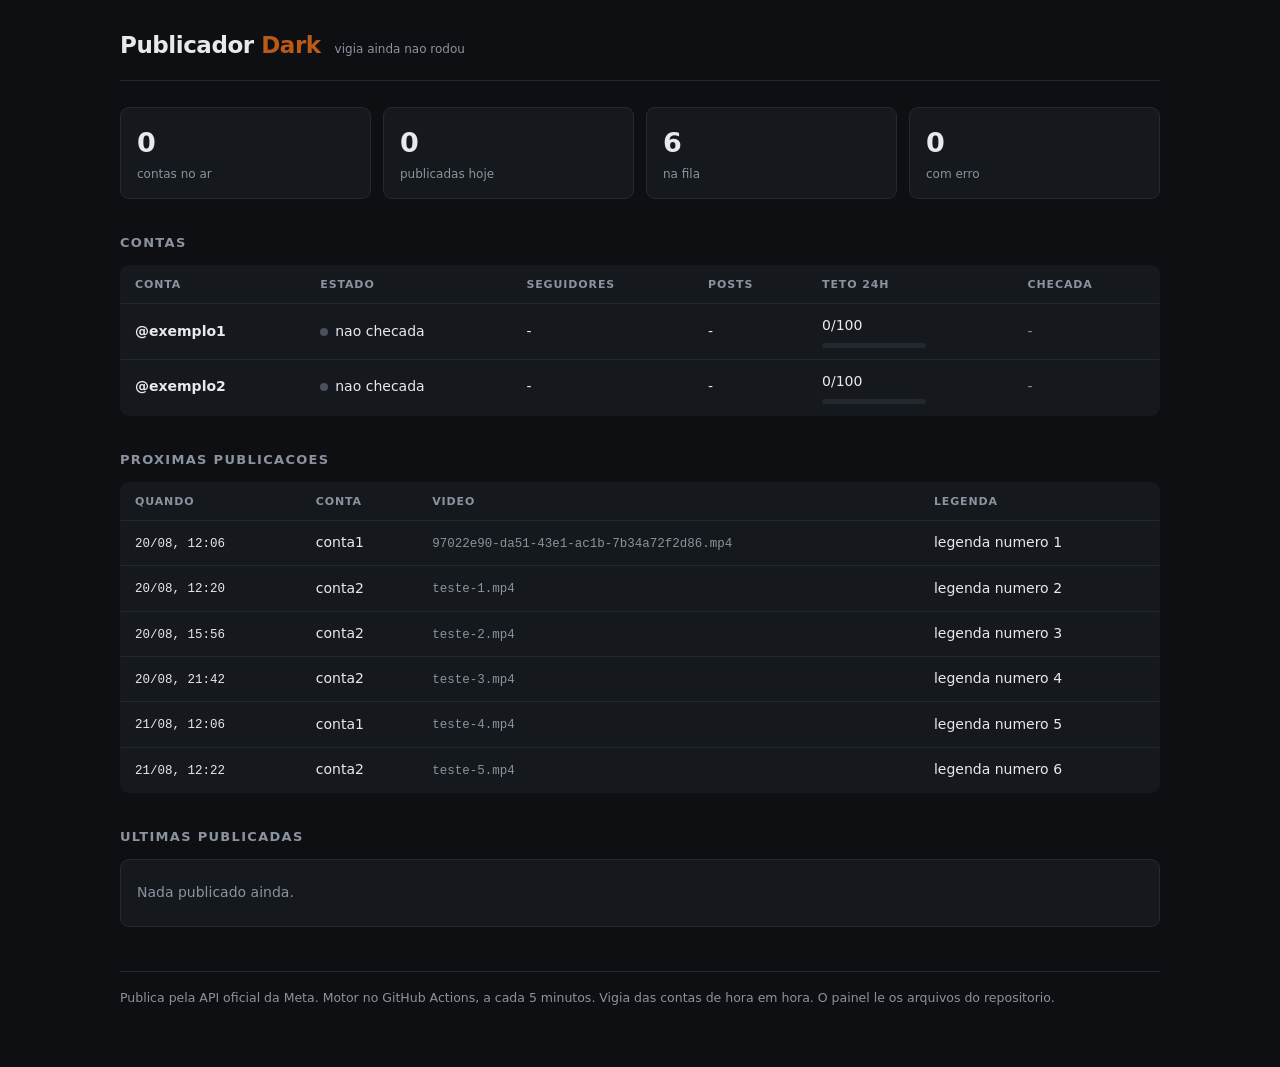
==== index.html @ 6016e8c6 "Publicador Dark: painel, motor de publicacao, vigia e agendador em lote" ====
<!doctype html>
<html lang="pt-BR">
<head>
<meta charset="utf-8">
<meta name="viewport" content="width=device-width, initial-scale=1">
<title>Publicador Dark</title>
<style>
  :root{
    --fundo:#0d0f12; --caixa:#15181d; --linha:#242931;
    --texto:#e7e9ec; --fraco:#8b939f;
    --ok:#3fb950; --alarme:#f85149; --espera:#d29922; --marca:#ba5a18;
  }
  *{box-sizing:border-box}
  body{margin:0;background:var(--fundo);color:var(--texto);
    font:15px/1.55 ui-sans-serif,system-ui,"Segoe UI",sans-serif}
  .envolta{max-width:1080px;margin:0 auto;padding:28px 20px 64px}
  header{display:flex;align-items:baseline;gap:14px;flex-wrap:wrap;
    border-bottom:1px solid var(--linha);padding-bottom:16px;margin-bottom:26px}
  h1{margin:0;font-size:23px;letter-spacing:-.02em}
  h1 span{color:var(--marca)}
  .selo{font-size:12px;color:var(--fraco)}
  h2{font-size:13px;text-transform:uppercase;letter-spacing:.1em;
    color:var(--fraco);margin:34px 0 12px;font-weight:600}
  .cartoes{display:grid;gap:12px;
    grid-template-columns:repeat(auto-fit,minmax(168px,1fr))}
  .cartao{background:var(--caixa);border:1px solid var(--linha);
    border-radius:9px;padding:14px 16px}
  .numero{font-size:27px;font-weight:650;letter-spacing:-.02em}
  .rotulo{font-size:12px;color:var(--fraco);margin-top:2px}
  table{width:100%;border-collapse:collapse;background:var(--caixa);
    border:1px solid var(--linha);border-radius:9px;overflow:hidden}
  th{font-size:11px;text-transform:uppercase;letter-spacing:.08em;
    color:var(--fraco);text-align:left;padding:10px 14px;
    border-bottom:1px solid var(--linha);font-weight:600}
  td{padding:11px 14px;border-bottom:1px solid var(--linha);font-size:14px}
  tr:last-child td{border-bottom:none}
  .rolagem{overflow-x:auto}
  .bolinha{display:inline-block;width:8px;height:8px;border-radius:50%;
    margin-right:7px;vertical-align:middle}
  .b-ok{background:var(--ok)} .b-alarme{background:var(--alarme)}
  .b-espera{background:var(--espera)} .b-off{background:#4a515c}
  .fita{background:rgba(248,81,73,.10);border:1px solid rgba(248,81,73,.45);
    color:#ffb4b0;border-radius:9px;padding:13px 16px;margin-bottom:18px;font-size:14px}
  .fraco{color:var(--fraco)}
  .mono{font-family:ui-monospace,"Cascadia Code",Consolas,monospace;font-size:12.5px}
  .vazio{color:var(--fraco);padding:22px 16px;background:var(--caixa);
    border:1px solid var(--linha);border-radius:9px;font-size:14px}
  .barra{height:5px;background:#232830;border-radius:3px;overflow:hidden;
    margin-top:6px;width:104px}
  .barra i{display:block;height:100%;background:var(--marca)}
  footer{margin-top:44px;padding-top:16px;border-top:1px solid var(--linha);
    color:var(--fraco);font-size:12.5px}
</style>
</head>
<body>
<div class="envolta">

  <header>
    <h1>Publicador <span>Dark</span></h1>
    <div class="selo" id="carimbo">carregando...</div>
  </header>

  <div id="alarmes"></div>

  <div class="cartoes" id="resumo"></div>

  <h2>Contas</h2>
  <div class="rolagem"><div id="contas"></div></div>

  <h2>Proximas publicacoes</h2>
  <div class="rolagem"><div id="proximas"></div></div>

  <h2>Ultimas publicadas</h2>
  <div class="rolagem"><div id="feitas"></div></div>

  <footer>
    Publica pela API oficial da Meta. Motor no GitHub Actions, a cada 5 minutos.
    Vigia das contas de hora em hora. O painel le os arquivos do repositorio.
  </footer>
</div>

<script>
const ESTADOS = {
  ok:      ["b-ok",     "no ar"],
  alarme:  ["b-alarme", "ALARME"],
  sem_token: ["b-espera","sem token"],
  desconhecido: ["b-off","nao checada"]
};

async function pegar(caminho, padrao){
  try{
    const r = await fetch(caminho + "?t=" + Date.now());
    if(!r.ok) throw 0;
    return await r.json();
  }catch(e){ return padrao; }
}

function quandoLegivel(iso){
  if(!iso) return "-";
  const d = new Date(iso);
  return d.toLocaleString("pt-BR",{day:"2-digit",month:"2-digit",
    hour:"2-digit",minute:"2-digit"});
}

function tabela(colunas, linhas, vazio){
  if(!linhas.length) return `<div class="vazio">${vazio}</div>`;
  return `<table><thead><tr>${colunas.map(c=>`<th>${c}</th>`).join("")}</tr></thead>
    <tbody>${linhas.map(l=>`<tr>${l.map(c=>`<td>${c}</td>`).join("")}</tr>`).join("")}
    </tbody></table>`;
}

(async function(){
  const contas = await pegar("dados/contas.json", {contas:[]});
  const agenda = await pegar("dados/agenda.json", {itens:[]});

  document.getElementById("carimbo").textContent =
    contas.atualizado_em ? "vigia rodou em " + quandoLegivel(contas.atualizado_em)
                         : "vigia ainda nao rodou";

  // Alarme primeiro. E o item numero um do painel.
  const caidas = (contas.contas||[]).filter(c => c.status === "alarme" || c.status === "sem_token");
  document.getElementById("alarmes").innerHTML = caidas.length
    ? `<div class="fita"><strong>${caidas.length} conta(s) exigindo olhada:</strong>
       ${caidas.map(c=>`${c.arroba} <span class="fraco">(${c.detalhe||c.status})</span>`).join(" &nbsp;|&nbsp; ")}</div>`
    : "";

  const itens = agenda.itens || [];
  const agora = new Date();
  const pendentes = itens.filter(i=>i.status==="agendado").sort((a,b)=>a.quando<b.quando?-1:1);
  const feitas = itens.filter(i=>i.status==="publicado").sort((a,b)=>a.quando<b.quando?1:-1);
  const erros = itens.filter(i=>i.status==="erro");
  const hoje = itens.filter(i=>i.status==="publicado" &&
    new Date(i.quando).toDateString()===agora.toDateString());

  document.getElementById("resumo").innerHTML = [
    [ (contas.contas||[]).filter(c=>c.status==="ok").length, "contas no ar"],
    [ hoje.length,      "publicadas hoje"],
    [ pendentes.length, "na fila"],
    [ erros.length,     "com erro"]
  ].map(([n,r])=>`<div class="cartao"><div class="numero">${n}</div>
      <div class="rotulo">${r}</div></div>`).join("");

  document.getElementById("contas").innerHTML = tabela(
    ["Conta","Estado","Seguidores","Posts","Teto 24h","Checada"],
    (contas.contas||[]).map(c=>{
      const [cls,txt] = ESTADOS[c.status] || ESTADOS.desconhecido;
      const usado = c.teto_usado ?? 0, total = c.teto_total ?? 100;
      const pct = Math.min(100, Math.round(usado/total*100));
      return [
        `<strong>${c.arroba||c.id}</strong>`,
        `<span class="bolinha ${cls}"></span>${txt}` +
          (c.detalhe?`<div class="fraco mono">${c.detalhe}</div>`:""),
        c.seguidores ?? "-",
        c.posts ?? "-",
        `${usado}/${total}<div class="barra"><i style="width:${pct}%"></i></div>`,
        `<span class="fraco">${quandoLegivel(c.ultima_checagem)}</span>`
      ];
    }),
    "Nenhuma conta cadastrada ainda. Preencha dados/contas.json."
  );

  document.getElementById("proximas").innerHTML = tabela(
    ["Quando","Conta","Video","Legenda"],
    pendentes.slice(0,25).map(i=>[
      `<span class="mono">${quandoLegivel(i.quando)}</span>`,
      i.conta,
      `<span class="mono fraco">${i.video.replace("midia/","")}</span>`,
      (i.legenda||"").slice(0,60) || `<span class="fraco">sem legenda</span>`
    ]),
    "Fila vazia. Rode agendar.py para montar a grade."
  );

  document.getElementById("feitas").innerHTML = tabela(
    ["Quando","Conta","Video","Id da midia"],
    feitas.slice(0,15).map(i=>[
      `<span class="mono">${quandoLegivel(i.publicado_em||i.quando)}</span>`,
      i.conta,
      `<span class="mono fraco">${i.video.replace("midia/","")}</span>`,
      `<span class="mono fraco">${i.media_id||"-"}</span>`
    ]),
    "Nada publicado ainda."
  );
})();
</script>
</body>
</html>
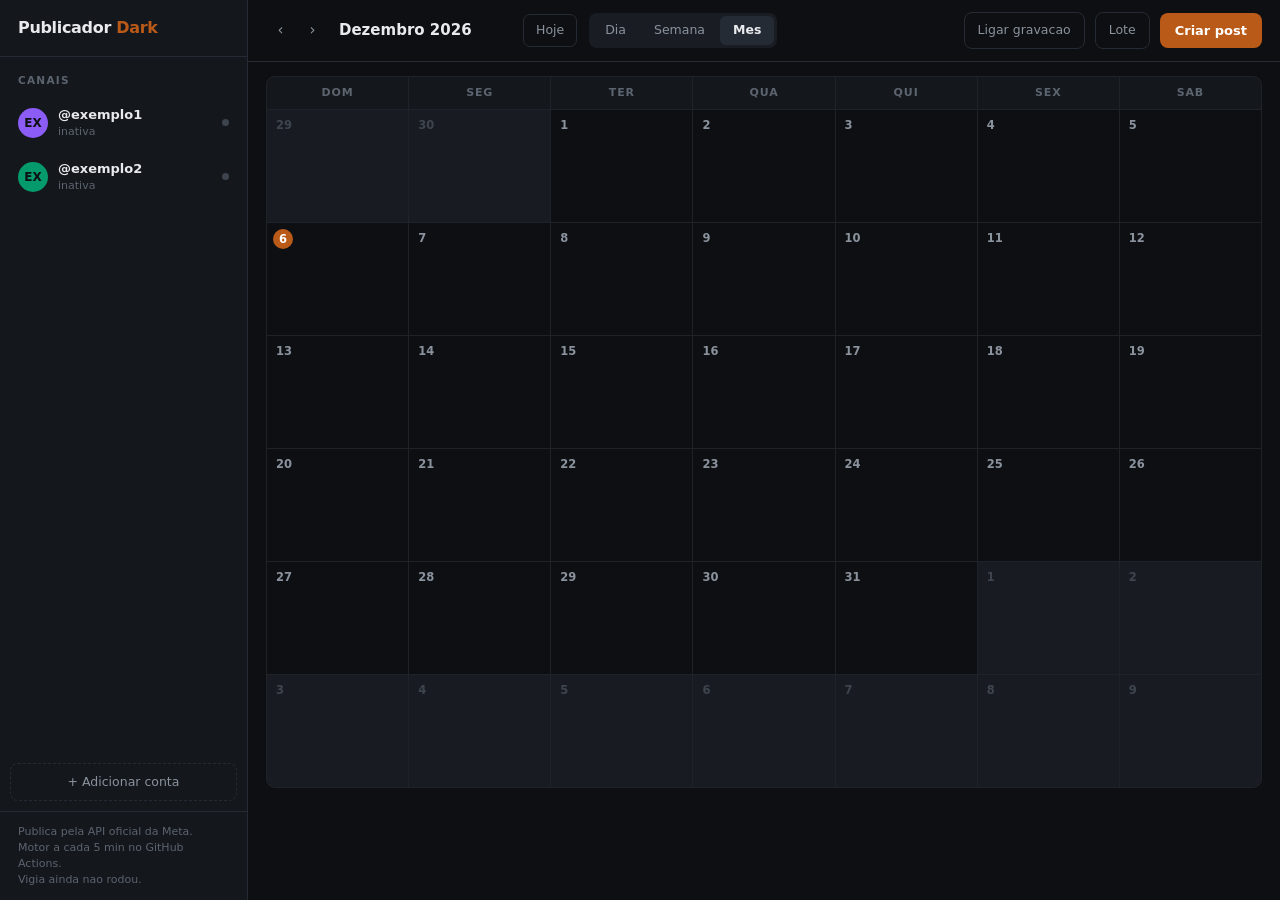
==== commit 8aea9a39: "Painel no layout do Postiz: barra de canais, calendario dia/semana/mes, compositor, arrastar e solta" ====
--- a/index.html
+++ b/index.html
@@ -2,185 +2,673 @@
 <html lang="pt-BR">
 <head>
 <meta charset="utf-8">
-<meta name="viewport" content="width=device-width, initial-scale=1">
+<meta name="viewport" content="width=device-width,initial-scale=1">
 <title>Publicador Dark</title>
 <style>
-  :root{
-    --fundo:#0d0f12; --caixa:#15181d; --linha:#242931;
-    --texto:#e7e9ec; --fraco:#8b939f;
-    --ok:#3fb950; --alarme:#f85149; --espera:#d29922; --marca:#ba5a18;
-  }
-  *{box-sizing:border-box}
-  body{margin:0;background:var(--fundo);color:var(--texto);
-    font:15px/1.55 ui-sans-serif,system-ui,"Segoe UI",sans-serif}
-  .envolta{max-width:1080px;margin:0 auto;padding:28px 20px 64px}
-  header{display:flex;align-items:baseline;gap:14px;flex-wrap:wrap;
-    border-bottom:1px solid var(--linha);padding-bottom:16px;margin-bottom:26px}
-  h1{margin:0;font-size:23px;letter-spacing:-.02em}
-  h1 span{color:var(--marca)}
-  .selo{font-size:12px;color:var(--fraco)}
-  h2{font-size:13px;text-transform:uppercase;letter-spacing:.1em;
-    color:var(--fraco);margin:34px 0 12px;font-weight:600}
-  .cartoes{display:grid;gap:12px;
-    grid-template-columns:repeat(auto-fit,minmax(168px,1fr))}
-  .cartao{background:var(--caixa);border:1px solid var(--linha);
-    border-radius:9px;padding:14px 16px}
-  .numero{font-size:27px;font-weight:650;letter-spacing:-.02em}
-  .rotulo{font-size:12px;color:var(--fraco);margin-top:2px}
-  table{width:100%;border-collapse:collapse;background:var(--caixa);
-    border:1px solid var(--linha);border-radius:9px;overflow:hidden}
-  th{font-size:11px;text-transform:uppercase;letter-spacing:.08em;
-    color:var(--fraco);text-align:left;padding:10px 14px;
-    border-bottom:1px solid var(--linha);font-weight:600}
-  td{padding:11px 14px;border-bottom:1px solid var(--linha);font-size:14px}
-  tr:last-child td{border-bottom:none}
-  .rolagem{overflow-x:auto}
-  .bolinha{display:inline-block;width:8px;height:8px;border-radius:50%;
-    margin-right:7px;vertical-align:middle}
-  .b-ok{background:var(--ok)} .b-alarme{background:var(--alarme)}
-  .b-espera{background:var(--espera)} .b-off{background:#4a515c}
-  .fita{background:rgba(248,81,73,.10);border:1px solid rgba(248,81,73,.45);
-    color:#ffb4b0;border-radius:9px;padding:13px 16px;margin-bottom:18px;font-size:14px}
-  .fraco{color:var(--fraco)}
-  .mono{font-family:ui-monospace,"Cascadia Code",Consolas,monospace;font-size:12.5px}
-  .vazio{color:var(--fraco);padding:22px 16px;background:var(--caixa);
-    border:1px solid var(--linha);border-radius:9px;font-size:14px}
-  .barra{height:5px;background:#232830;border-radius:3px;overflow:hidden;
-    margin-top:6px;width:104px}
-  .barra i{display:block;height:100%;background:var(--marca)}
-  footer{margin-top:44px;padding-top:16px;border-top:1px solid var(--linha);
-    color:var(--fraco);font-size:12.5px}
+:root{
+  --fundo:#0d0f12;--painel:#14171c;--caixa:#191d23;--linha:#252b34;--linha2:#1e232a;
+  --texto:#e8eaed;--fraco:#8a929d;--apagado:#5c646f;
+  --marca:#ba5a18;--ok:#3fb950;--alarme:#f85149;--espera:#d29922;
+  --lateral:248px;
+}
+*{box-sizing:border-box;margin:0;padding:0}
+body{background:var(--fundo);color:var(--texto);
+  font:14px/1.5 ui-sans-serif,system-ui,"Segoe UI",sans-serif;overflow:hidden}
+button{font:inherit;color:inherit;background:none;border:none;cursor:pointer}
+input,textarea,select{font:inherit;color:inherit;background:var(--fundo);
+  border:1px solid var(--linha);border-radius:7px;padding:9px 11px;width:100%}
+input:focus,textarea:focus,select:focus{outline:none;border-color:var(--marca)}
+.app{display:flex;height:100vh}
+
+/* ---------- barra lateral ---------- */
+.lateral{width:var(--lateral);background:var(--painel);border-right:1px solid var(--linha);
+  display:flex;flex-direction:column;flex-shrink:0}
+.marca{padding:16px 18px;border-bottom:1px solid var(--linha);font-weight:650;
+  font-size:16px;letter-spacing:-.02em}
+.marca span{color:var(--marca)}
+.titulinho{font-size:10.5px;text-transform:uppercase;letter-spacing:.12em;
+  color:var(--apagado);padding:16px 18px 8px;font-weight:600}
+.canais{flex:1;overflow-y:auto;padding:0 10px}
+.canal{display:flex;align-items:center;gap:10px;padding:8px 8px;border-radius:8px;
+  cursor:pointer;margin-bottom:2px;position:relative}
+.canal:hover{background:var(--caixa)}
+.canal.off{opacity:.42}
+.av{width:30px;height:30px;border-radius:50%;flex-shrink:0;display:grid;
+  place-items:center;font-size:12px;font-weight:700;color:#0d0f12}
+.canal-nome{font-size:13px;font-weight:550;overflow:hidden;text-overflow:ellipsis;
+  white-space:nowrap}
+.canal-sub{font-size:11px;color:var(--apagado)}
+.pto{width:7px;height:7px;border-radius:50%;flex-shrink:0;margin-left:auto}
+.p-ok{background:var(--ok)}.p-alarme{background:var(--alarme)}
+.p-espera{background:var(--espera)}.p-off{background:#3d444e}
+.btn-add{margin:10px;padding:9px;border:1px dashed var(--linha);border-radius:8px;
+  color:var(--fraco);font-size:12.5px;text-align:center}
+.btn-add:hover{border-color:var(--marca);color:var(--texto)}
+.rodape-lat{padding:12px 18px;border-top:1px solid var(--linha);font-size:11px;
+  color:var(--apagado);line-height:1.45}
+
+/* ---------- area principal ---------- */
+.principal{flex:1;display:flex;flex-direction:column;min-width:0}
+.topo{display:flex;align-items:center;gap:12px;padding:12px 18px;
+  border-bottom:1px solid var(--linha);flex-wrap:wrap}
+.nav{display:flex;align-items:center;gap:3px}
+.nav button{width:29px;height:29px;border-radius:7px;color:var(--fraco);font-size:15px}
+.nav button:hover{background:var(--caixa);color:var(--texto)}
+.periodo{font-size:15px;font-weight:600;min-width:172px;text-transform:capitalize}
+.hoje{padding:6px 12px;border:1px solid var(--linha);border-radius:7px;font-size:12.5px;
+  color:var(--fraco)}
+.hoje:hover{color:var(--texto);border-color:var(--fraco)}
+.abas{display:flex;background:var(--caixa);border-radius:8px;padding:3px;gap:2px}
+.abas button{padding:5px 13px;border-radius:6px;font-size:12.5px;color:var(--fraco)}
+.abas button.on{background:var(--linha);color:var(--texto);font-weight:550}
+.direita{margin-left:auto;display:flex;align-items:center;gap:10px}
+.btn-mestre{background:var(--marca);color:#fff;padding:8px 15px;border-radius:8px;
+  font-size:13px;font-weight:600}
+.btn-mestre:hover{filter:brightness(1.12)}
+.btn2{padding:8px 13px;border:1px solid var(--linha);border-radius:8px;font-size:12.5px;
+  color:var(--fraco)}
+.btn2:hover{color:var(--texto);border-color:var(--fraco)}
+
+.fita{margin:12px 18px 0;background:rgba(248,81,73,.10);
+  border:1px solid rgba(248,81,73,.4);color:#ffb3ae;border-radius:8px;
+  padding:11px 14px;font-size:13px}
+
+/* ---------- calendario ---------- */
+.tela{flex:1;overflow:auto;padding:14px 18px 24px}
+.grade{display:grid;grid-template-columns:repeat(7,1fr);gap:1px;background:var(--linha2);
+  border:1px solid var(--linha2);border-radius:9px;overflow:hidden}
+.cab{background:var(--painel);padding:8px 10px;font-size:11px;text-transform:uppercase;
+  letter-spacing:.08em;color:var(--apagado);font-weight:600;text-align:center}
+.dia{background:var(--fundo);min-height:112px;padding:6px;display:flex;
+  flex-direction:column;gap:3px;cursor:pointer;transition:background .1s}
+.dia:hover{background:#111419}
+.dia.fora{opacity:.3}
+.dia.arrasta{background:rgba(186,90,24,.16);outline:1px solid var(--marca);outline-offset:-1px}
+.num{font-size:11.5px;color:var(--fraco);font-weight:600;padding:1px 3px}
+.dia.now .num{background:var(--marca);color:#fff;border-radius:50%;width:20px;height:20px;
+  display:grid;place-items:center}
+.chip{background:var(--caixa);border-left:2.5px solid var(--marca);border-radius:4px;
+  padding:3px 6px;font-size:11px;cursor:grab;display:flex;gap:5px;align-items:center;
+  overflow:hidden}
+.chip:hover{background:var(--linha)}
+.chip.publicado{opacity:.5}
+.chip.erro{border-left-color:var(--alarme);background:rgba(248,81,73,.08)}
+.chip .h{color:var(--fraco);font-variant-numeric:tabular-nums;flex-shrink:0;font-size:10.5px}
+.chip .t{overflow:hidden;text-overflow:ellipsis;white-space:nowrap}
+.mais{font-size:10.5px;color:var(--apagado);padding-left:4px}
+
+/* semana e dia */
+.semana{display:grid;gap:1px;background:var(--linha2);border:1px solid var(--linha2);
+  border-radius:9px;overflow:hidden}
+.hora-lin{display:grid;grid-template-columns:56px repeat(var(--cols),1fr);gap:1px}
+.hora-rot{background:var(--painel);font-size:10.5px;color:var(--apagado);padding:5px 7px;
+  text-align:right;font-variant-numeric:tabular-nums}
+.cel{background:var(--fundo);min-height:42px;padding:3px;cursor:pointer;
+  display:flex;flex-direction:column;gap:2px}
+.cel:hover{background:#111419}
+.cel.arrasta{background:rgba(186,90,24,.16)}
+
+/* ---------- modais ---------- */
+.veu{position:fixed;inset:0;background:rgba(0,0,0,.68);display:grid;place-items:center;
+  z-index:50;padding:20px}
+.modal{background:var(--painel);border:1px solid var(--linha);border-radius:13px;
+  width:100%;max-width:860px;max-height:90vh;display:flex;flex-direction:column;
+  overflow:hidden}
+.modal.estreito{max-width:520px}
+.m-topo{display:flex;align-items:center;padding:15px 20px;border-bottom:1px solid var(--linha)}
+.m-topo h3{font-size:15px;font-weight:620}
+.m-topo button{margin-left:auto;color:var(--fraco);font-size:19px;line-height:1}
+.m-corpo{padding:18px 20px;overflow-y:auto;display:grid;gap:16px}
+.duas{display:grid;grid-template-columns:1fr 300px;gap:20px}
+@media(max-width:760px){.duas{grid-template-columns:1fr}}
+.m-pe{display:flex;gap:9px;padding:14px 20px;border-top:1px solid var(--linha);
+  justify-content:flex-end}
+label{display:block;font-size:11.5px;text-transform:uppercase;letter-spacing:.08em;
+  color:var(--apagado);margin-bottom:6px;font-weight:600}
+.escolhas{display:flex;gap:7px;flex-wrap:wrap}
+.escolha{display:flex;align-items:center;gap:7px;padding:6px 11px 6px 6px;
+  border:1px solid var(--linha);border-radius:20px;cursor:pointer;font-size:12.5px}
+.escolha.on{border-color:var(--marca);background:rgba(186,90,24,.12)}
+.escolha .av{width:22px;height:22px;font-size:10px}
+textarea{min-height:118px;resize:vertical;line-height:1.55}
+.previa{background:var(--fundo);border:1px solid var(--linha);border-radius:10px;
+  padding:13px;font-size:12.5px}
+.previa .cabec{display:flex;align-items:center;gap:8px;margin-bottom:9px}
+.previa .quadro{aspect-ratio:9/16;max-height:230px;background:#0a0c0f;border-radius:7px;
+  display:grid;place-items:center;color:var(--apagado);font-size:11px;margin-bottom:9px;
+  overflow:hidden}
+.previa video{width:100%;height:100%;object-fit:cover}
+.dica{font-size:12px;color:var(--fraco);line-height:1.5}
+.passo{display:flex;gap:11px;align-items:flex-start;font-size:13px;line-height:1.55}
+.passo b{display:grid;place-items:center;width:21px;height:21px;border-radius:50%;
+  background:var(--caixa);color:var(--marca);font-size:11px;flex-shrink:0;margin-top:1px}
+code{background:var(--caixa);padding:1.5px 5px;border-radius:4px;
+  font:12px ui-monospace,Consolas,monospace;color:#e0b088}
+a{color:var(--marca)}
+.aviso{font-size:11.5px;color:var(--apagado);line-height:1.5}
+.vazio{padding:50px 20px;text-align:center;color:var(--apagado);font-size:13.5px}
+.carregando{padding:60px;text-align:center;color:var(--apagado)}
+.pilula{font-size:10.5px;padding:2px 7px;border-radius:11px;background:var(--caixa);
+  color:var(--fraco)}
 </style>
 </head>
 <body>
-<div class="envolta">
-
-  <header>
-    <h1>Publicador <span>Dark</span></h1>
-    <div class="selo" id="carimbo">carregando...</div>
-  </header>
-
-  <div id="alarmes"></div>
-
-  <div class="cartoes" id="resumo"></div>
-
-  <h2>Contas</h2>
-  <div class="rolagem"><div id="contas"></div></div>
-
-  <h2>Proximas publicacoes</h2>
-  <div class="rolagem"><div id="proximas"></div></div>
-
-  <h2>Ultimas publicadas</h2>
-  <div class="rolagem"><div id="feitas"></div></div>
-
-  <footer>
-    Publica pela API oficial da Meta. Motor no GitHub Actions, a cada 5 minutos.
-    Vigia das contas de hora em hora. O painel le os arquivos do repositorio.
-  </footer>
-</div>
+<div class="app" id="app"><div class="carregando">carregando...</div></div>
 
 <script>
-const ESTADOS = {
-  ok:      ["b-ok",     "no ar"],
-  alarme:  ["b-alarme", "ALARME"],
-  sem_token: ["b-espera","sem token"],
-  desconhecido: ["b-off","nao checada"]
+/* =====================================================================
+   Publicador Dark
+   Painel estatico no GitHub Pages. Le e escreve os arquivos do repositorio
+   pela API do GitHub. Quem publica de verdade e o GitHub Actions, a cada
+   5 minutos, lendo dados/agenda.json.
+   ===================================================================== */
+
+const REPO  = { dono:"Elmoamacoca", nome:"publicador-dark", ramo:"main" };
+const CORES = ["#ba5a18","#3b82f6","#8b5cf6","#059a6b","#d29922","#e0508a",
+               "#0d9488","#c2410c","#6366f1","#16a34a"];
+const DIAS  = ["dom","seg","ter","qua","qui","sex","sab"];
+const MESES = ["janeiro","fevereiro","marco","abril","maio","junho","julho",
+               "agosto","setembro","outubro","novembro","dezembro"];
+
+const S = {                       // estado da aplicacao
+  token: localStorage.getItem("pd_token") || "",
+  vista: localStorage.getItem("pd_vista") || "mes",
+  foco:  new Date(),
+  contas: [], agenda: [], midia: [],
+  sha: {}, ocultas: new Set(),
+  modal: null, salvando: false
 };
 
-async function pegar(caminho, padrao){
+/* ---------------- utilidades ---------------- */
+const $ = s => document.querySelector(s);
+const esc = t => String(t??"").replace(/[&<>"]/g,c=>({"&":"&amp;","<":"&lt;",">":"&gt;",'"':"&quot;"}[c]));
+const iso = d => new Date(d.getTime()-d.getTimezoneOffset()*6e4).toISOString().slice(0,16);
+const chave = d => `${d.getFullYear()}-${String(d.getMonth()+1).padStart(2,"0")}-${String(d.getDate()).padStart(2,"0")}`;
+const hhmm = d => `${String(d.getHours()).padStart(2,"0")}:${String(d.getMinutes()).padStart(2,"0")}`;
+const corDe = id => CORES[[...String(id)].reduce((a,c)=>a+c.charCodeAt(0),0)%CORES.length];
+const inicial = c => (c.arroba||c.id||"?").replace("@","").slice(0,2).toUpperCase();
+
+/* ---------------- acesso ao GitHub ---------------- */
+async function gh(caminho, opcoes={}){
+  const r = await fetch(`https://api.github.com/repos/${REPO.dono}/${REPO.nome}/${caminho}`,{
+    ...opcoes,
+    headers:{ Accept:"application/vnd.github+json",
+              ...(S.token?{Authorization:`Bearer ${S.token}`}:{}),
+              ...(opcoes.headers||{}) }
+  });
+  if(!r.ok) throw new Error(`${r.status} ${(await r.text()).slice(0,160)}`);
+  return r.json();
+}
+
+async function lerArquivo(caminho){
+  // Com token usa a API (traz o sha, necessario para gravar).
+  // Sem token cai para leitura publica, e o painel fica so de leitura.
+  if(S.token){
+    const d = await gh(`contents/${caminho}?ref=${REPO.ramo}`);
+    S.sha[caminho] = d.sha;
+    return JSON.parse(decodeURIComponent(escape(atob(d.content.replace(/\n/g,"")))));
+  }
+  const r = await fetch(`dados/${caminho.split("/").pop()}?t=${Date.now()}`);
+  return r.ok ? r.json() : null;
+}
+
+async function gravarArquivo(caminho, obj, mensagem){
+  const conteudo = btoa(unescape(encodeURIComponent(JSON.stringify(obj,null,2))));
+  const d = await gh(`contents/${caminho}`,{
+    method:"PUT",
+    body: JSON.stringify({ message:mensagem, content:conteudo,
+                           sha:S.sha[caminho], branch:REPO.ramo })
+  });
+  S.sha[caminho] = d.content.sha;
+}
+
+async function listarMidia(){
   try{
-    const r = await fetch(caminho + "?t=" + Date.now());
-    if(!r.ok) throw 0;
-    return await r.json();
-  }catch(e){ return padrao; }
-}
-
-function quandoLegivel(iso){
-  if(!iso) return "-";
-  const d = new Date(iso);
-  return d.toLocaleString("pt-BR",{day:"2-digit",month:"2-digit",
-    hour:"2-digit",minute:"2-digit"});
-}
-
-function tabela(colunas, linhas, vazio){
-  if(!linhas.length) return `<div class="vazio">${vazio}</div>`;
-  return `<table><thead><tr>${colunas.map(c=>`<th>${c}</th>`).join("")}</tr></thead>
-    <tbody>${linhas.map(l=>`<tr>${l.map(c=>`<td>${c}</td>`).join("")}</tr>`).join("")}
-    </tbody></table>`;
-}
-
-(async function(){
-  const contas = await pegar("dados/contas.json", {contas:[]});
-  const agenda = await pegar("dados/agenda.json", {itens:[]});
-
-  document.getElementById("carimbo").textContent =
-    contas.atualizado_em ? "vigia rodou em " + quandoLegivel(contas.atualizado_em)
-                         : "vigia ainda nao rodou";
-
-  // Alarme primeiro. E o item numero um do painel.
-  const caidas = (contas.contas||[]).filter(c => c.status === "alarme" || c.status === "sem_token");
-  document.getElementById("alarmes").innerHTML = caidas.length
-    ? `<div class="fita"><strong>${caidas.length} conta(s) exigindo olhada:</strong>
-       ${caidas.map(c=>`${c.arroba} <span class="fraco">(${c.detalhe||c.status})</span>`).join(" &nbsp;|&nbsp; ")}</div>`
-    : "";
-
-  const itens = agenda.itens || [];
-  const agora = new Date();
-  const pendentes = itens.filter(i=>i.status==="agendado").sort((a,b)=>a.quando<b.quando?-1:1);
-  const feitas = itens.filter(i=>i.status==="publicado").sort((a,b)=>a.quando<b.quando?1:-1);
-  const erros = itens.filter(i=>i.status==="erro");
-  const hoje = itens.filter(i=>i.status==="publicado" &&
-    new Date(i.quando).toDateString()===agora.toDateString());
-
-  document.getElementById("resumo").innerHTML = [
-    [ (contas.contas||[]).filter(c=>c.status==="ok").length, "contas no ar"],
-    [ hoje.length,      "publicadas hoje"],
-    [ pendentes.length, "na fila"],
-    [ erros.length,     "com erro"]
-  ].map(([n,r])=>`<div class="cartao"><div class="numero">${n}</div>
-      <div class="rotulo">${r}</div></div>`).join("");
-
-  document.getElementById("contas").innerHTML = tabela(
-    ["Conta","Estado","Seguidores","Posts","Teto 24h","Checada"],
-    (contas.contas||[]).map(c=>{
-      const [cls,txt] = ESTADOS[c.status] || ESTADOS.desconhecido;
-      const usado = c.teto_usado ?? 0, total = c.teto_total ?? 100;
-      const pct = Math.min(100, Math.round(usado/total*100));
-      return [
-        `<strong>${c.arroba||c.id}</strong>`,
-        `<span class="bolinha ${cls}"></span>${txt}` +
-          (c.detalhe?`<div class="fraco mono">${c.detalhe}</div>`:""),
-        c.seguidores ?? "-",
-        c.posts ?? "-",
-        `${usado}/${total}<div class="barra"><i style="width:${pct}%"></i></div>`,
-        `<span class="fraco">${quandoLegivel(c.ultima_checagem)}</span>`
-      ];
-    }),
-    "Nenhuma conta cadastrada ainda. Preencha dados/contas.json."
-  );
-
-  document.getElementById("proximas").innerHTML = tabela(
-    ["Quando","Conta","Video","Legenda"],
-    pendentes.slice(0,25).map(i=>[
-      `<span class="mono">${quandoLegivel(i.quando)}</span>`,
-      i.conta,
-      `<span class="mono fraco">${i.video.replace("midia/","")}</span>`,
-      (i.legenda||"").slice(0,60) || `<span class="fraco">sem legenda</span>`
-    ]),
-    "Fila vazia. Rode agendar.py para montar a grade."
-  );
-
-  document.getElementById("feitas").innerHTML = tabela(
-    ["Quando","Conta","Video","Id da midia"],
-    feitas.slice(0,15).map(i=>[
-      `<span class="mono">${quandoLegivel(i.publicado_em||i.quando)}</span>`,
-      i.conta,
-      `<span class="mono fraco">${i.video.replace("midia/","")}</span>`,
-      `<span class="mono fraco">${i.media_id||"-"}</span>`
-    ]),
-    "Nada publicado ainda."
-  );
-})();
+    const d = await gh(`contents/midia?ref=${REPO.ramo}`);
+    return d.filter(a=>/\.(mp4|mov)$/i.test(a.name)).map(a=>a.name);
+  }catch(e){ return []; }
+}
+
+/* ---------------- carga ---------------- */
+async function carregar(){
+  try{
+    const [c,a] = await Promise.all([
+      lerArquivo("dados/contas.json"), lerArquivo("dados/agenda.json")
+    ]);
+    S.contas = (c&&c.contas)||[]; S.agenda = (a&&a.itens)||[];
+    S.atualizado = c&&c.atualizado_em;
+    S.midia = S.token ? await listarMidia() : [];
+  }catch(e){
+    S.erroCarga = e.message;
+  }
+  desenhar();
+}
+
+/* ---------------- desenho ---------------- */
+function desenhar(){
+  if(!S.token && !S.contas.length && !S.agenda.length && S.erroCarga){
+    return $("#app").innerHTML = `<div class="carregando">nao consegui ler os dados<br>
+      <span style="font-size:12px">${esc(S.erroCarga)}</span></div>`;
+  }
+  $("#app").innerHTML = lateral() + `<div class="principal">${topo()}${fita()}
+    <div class="tela" id="tela">${S.vista==="mes"?vistaMes():vistaHoras()}</div></div>`;
+  ligarEventos();
+  if(S.modal) document.body.insertAdjacentHTML("beforeend", S.modal);
+  if(S.modal) ligarModal();
+}
+
+function lateral(){
+  const canais = S.contas.length ? S.contas.map(c=>{
+    const on = !S.ocultas.has(c.id);
+    const est = c.status==="ok"?"p-ok":c.status==="alarme"?"p-alarme":
+                c.status==="sem_token"?"p-espera":"p-off";
+    return `<div class="canal ${on?"":"off"}" data-canal="${esc(c.id)}">
+      <div class="av" style="background:${corDe(c.id)}">${esc(inicial(c))}</div>
+      <div style="min-width:0">
+        <div class="canal-nome">${esc(c.arroba||c.id)}</div>
+        <div class="canal-sub">${c.seguidores!=null?c.seguidores+" seg.":
+          (c.ativa?"sem dados":"inativa")}</div>
+      </div><div class="pto ${est}"></div></div>`;
+  }).join("") : `<div style="padding:14px 18px;color:var(--apagado);font-size:12.5px;
+      line-height:1.5">Nenhuma conta ainda.<br>Comece adicionando uma.</div>`;
+
+  return `<aside class="lateral">
+    <div class="marca">Publicador <span>Dark</span></div>
+    <div class="titulinho">Canais</div>
+    <div class="canais">${canais}</div>
+    <button class="btn-add" id="add-conta">+ Adicionar conta</button>
+    <div class="rodape-lat">
+      Publica pela API oficial da Meta.<br>
+      Motor a cada 5 min no GitHub Actions.<br>
+      ${S.atualizado?`Vigia: ${new Date(S.atualizado).toLocaleString("pt-BR",{day:"2-digit",month:"2-digit",hour:"2-digit",minute:"2-digit"})}`:"Vigia ainda nao rodou."}
+    </div></aside>`;
+}
+
+function topo(){
+  const d = S.foco;
+  let rotulo;
+  if(S.vista==="mes") rotulo = `${MESES[d.getMonth()]} ${d.getFullYear()}`;
+  else if(S.vista==="semana"){
+    const i=inicioSemana(d), f=new Date(i); f.setDate(i.getDate()+6);
+    rotulo = `${i.getDate()} a ${f.getDate()} de ${MESES[f.getMonth()]}`;
+  } else rotulo = `${DIAS[d.getDay()]}, ${d.getDate()} de ${MESES[d.getMonth()]}`;
+
+  return `<div class="topo">
+    <div class="nav"><button id="ant">&#8249;</button><button id="prox">&#8250;</button></div>
+    <div class="periodo">${rotulo}</div>
+    <button class="hoje" id="hoje">Hoje</button>
+    <div class="abas">
+      ${["dia","semana","mes"].map(v=>`<button data-vista="${v}"
+        class="${S.vista===v?"on":""}">${v[0].toUpperCase()+v.slice(1)}</button>`).join("")}
+    </div>
+    <div class="direita">
+      ${S.token?`<span class="pilula">gravacao ligada</span>`:
+        `<button class="btn2" id="ligar">Ligar gravacao</button>`}
+      <button class="btn2" id="lote">Lote</button>
+      <button class="btn-mestre" id="criar">Criar post</button>
+    </div></div>`;
+}
+
+function fita(){
+  const caidas = S.contas.filter(c=>c.status==="alarme"||c.status==="sem_token");
+  const erros  = S.agenda.filter(i=>i.status==="erro");
+  if(!caidas.length && !erros.length) return "";
+  const partes=[];
+  if(caidas.length) partes.push(`<b>${caidas.length} conta(s) exigindo olhada:</b> `+
+    caidas.map(c=>`${esc(c.arroba||c.id)} <span style="opacity:.7">(${esc(c.detalhe||c.status)})</span>`).join(", "));
+  if(erros.length) partes.push(`<b>${erros.length} publicacao(oes) com erro.</b>`);
+  return `<div class="fita">${partes.join(" &nbsp;|&nbsp; ")}</div>`;
+}
+
+/* ---------- vista de mes ---------- */
+function vistaMes(){
+  const d=S.foco, primeiro=new Date(d.getFullYear(),d.getMonth(),1);
+  const ini=new Date(primeiro); ini.setDate(1-primeiro.getDay());
+  const hoje=chave(new Date());
+  let html = DIAS.map(x=>`<div class="cab">${x}</div>`).join("");
+
+  for(let i=0;i<42;i++){
+    const dia=new Date(ini); dia.setDate(ini.getDate()+i);
+    const k=chave(dia), fora=dia.getMonth()!==d.getMonth();
+    const itens=itensDoDia(k).sort((a,b)=>a.quando<b.quando?-1:1);
+    html += `<div class="dia ${fora?"fora":""} ${k===hoje?"now":""}" data-dia="${k}">
+      <div class="num">${dia.getDate()}</div>
+      ${itens.slice(0,4).map(chip).join("")}
+      ${itens.length>4?`<div class="mais">+${itens.length-4}</div>`:""}
+    </div>`;
+  }
+  return `<div class="grade">${html}</div>`;
+}
+
+/* ---------- vistas de semana e dia ---------- */
+function vistaHoras(){
+  const dias = S.vista==="semana"
+    ? Array.from({length:7},(_,i)=>{const x=inicioSemana(S.foco);x.setDate(x.getDate()+i);return x;})
+    : [S.foco];
+  const hoje=chave(new Date());
+  let cab=`<div class="hora-lin" style="--cols:${dias.length}"><div class="hora-rot"></div>`;
+  cab += dias.map(x=>`<div class="cab" ${chave(x)===hoje?'style="color:var(--marca)"':""}>
+    ${DIAS[x.getDay()]} ${x.getDate()}</div>`).join("")+`</div>`;
+
+  let corpo="";
+  for(let h=0;h<24;h++){
+    corpo += `<div class="hora-lin" style="--cols:${dias.length}">
+      <div class="hora-rot">${String(h).padStart(2,"0")}:00</div>`;
+    for(const dia of dias){
+      const k=chave(dia);
+      const itens=itensDoDia(k).filter(i=>new Date(i.quando).getHours()===h)
+                               .sort((a,b)=>a.quando<b.quando?-1:1);
+      corpo += `<div class="cel" data-dia="${k}" data-hora="${h}">${itens.map(chip).join("")}</div>`;
+    }
+    corpo += `</div>`;
+  }
+  return `<div class="semana">${cab}${corpo}</div>`;
+}
+
+function itensDoDia(k){
+  return S.agenda.filter(i=>!S.ocultas.has(i.conta) && chave(new Date(i.quando))===k);
+}
+
+function chip(i){
+  const c=S.contas.find(x=>x.id===i.conta);
+  const cls = i.status==="publicado"?"publicado":i.status==="erro"?"erro":"";
+  return `<div class="chip ${cls}" draggable="true" data-id="${esc(i.id)}"
+    style="border-left-color:${corDe(i.conta)}" title="${esc(c?c.arroba:i.conta)} | ${esc(i.legenda||"")}">
+    <span class="h">${hhmm(new Date(i.quando))}</span>
+    <span class="t">${esc(i.legenda||i.video.replace("midia/",""))}</span></div>`;
+}
+
+function inicioSemana(d){ const x=new Date(d); x.setDate(d.getDate()-d.getDay());
+  x.setHours(0,0,0,0); return x; }
+
+/* ---------------- eventos ---------------- */
+function ligarEventos(){
+  $("#ant").onclick  = ()=>andar(-1);
+  $("#prox").onclick = ()=>andar(1);
+  $("#hoje").onclick = ()=>{S.foco=new Date();desenhar()};
+  document.querySelectorAll("[data-vista]").forEach(b=>b.onclick=()=>{
+    S.vista=b.dataset.vista; localStorage.setItem("pd_vista",S.vista); desenhar();});
+  document.querySelectorAll("[data-canal]").forEach(el=>el.onclick=()=>{
+    const id=el.dataset.canal;
+    S.ocultas.has(id)?S.ocultas.delete(id):S.ocultas.add(id); desenhar();});
+
+  $("#add-conta").onclick = abrirConta;
+  $("#criar").onclick = ()=>abrirCompositor(null,null);
+  $("#lote").onclick = abrirLote;
+  if($("#ligar")) $("#ligar").onclick = abrirLigar;
+
+  // clique em espaco vazio abre o compositor ja naquela data e hora
+  document.querySelectorAll("[data-dia]").forEach(cel=>{
+    cel.onclick = e=>{
+      if(e.target.closest(".chip")) return;
+      const d=new Date(cel.dataset.dia+"T12:00:00");
+      if(cel.dataset.hora!==undefined) d.setHours(+cel.dataset.hora,0,0,0);
+      abrirCompositor(null,d);
+    };
+    cel.ondragover = e=>{e.preventDefault();cel.classList.add("arrasta")};
+    cel.ondragleave = ()=>cel.classList.remove("arrasta");
+    cel.ondrop = e=>{
+      e.preventDefault(); cel.classList.remove("arrasta");
+      mover(e.dataTransfer.getData("id"), cel.dataset.dia, cel.dataset.hora);
+    };
+  });
+  document.querySelectorAll(".chip").forEach(ch=>{
+    ch.ondragstart = e=>e.dataTransfer.setData("id",ch.dataset.id);
+    ch.onclick = e=>{e.stopPropagation();
+      abrirCompositor(S.agenda.find(i=>i.id===ch.dataset.id),null);};
+  });
+}
+
+function andar(n){
+  const d=S.foco;
+  if(S.vista==="mes") d.setMonth(d.getMonth()+n);
+  else if(S.vista==="semana") d.setDate(d.getDate()+7*n);
+  else d.setDate(d.getDate()+n);
+  desenhar();
+}
+
+async function mover(id, dia, hora){
+  const item=S.agenda.find(i=>i.id===id);
+  if(!item || item.status==="publicado") return;
+  if(!S.token) return alert("Ligue a gravacao para mover posts.");
+  const antigo=new Date(item.quando), novo=new Date(dia+"T00:00:00");
+  novo.setHours(hora!==undefined?+hora:antigo.getHours(), antigo.getMinutes(),0,0);
+  item.quando = novo.toISOString();
+  desenhar();
+  await salvarAgenda(`mover ${id}`);
+}
+
+/* ---------------- gravacao ---------------- */
+async function salvarAgenda(msg){
+  try{
+    S.salvando=true;
+    await gravarArquivo("dados/agenda.json",
+      {_comentario:"Gerado pelo painel e por publicador/agendar.py.", itens:S.agenda}, msg);
+  }catch(e){ alert("nao consegui gravar: "+e.message); }
+  finally{ S.salvando=false; }
+}
+async function salvarContas(msg){
+  try{
+    await gravarArquivo("dados/contas.json",
+      {_comentario:"segredo_token e o NOME do segredo no GitHub, nunca o token.",
+       atualizado_em:S.atualizado||null, alarmes:0, contas:S.contas}, msg);
+  }catch(e){ alert("nao consegui gravar: "+e.message); }
+}
+
+/* ---------------- modais ---------------- */
+function fechar(){ S.modal=null; document.querySelector(".veu")?.remove(); }
+function abrir(html){ S.modal=html; document.body.insertAdjacentHTML("beforeend",html); ligarModal(); }
+
+function ligarModal(){
+  document.querySelectorAll("[data-fechar]").forEach(b=>b.onclick=fechar);
+  const veu=document.querySelector(".veu");
+  if(veu) veu.onclick = e=>{ if(e.target===veu) fechar(); };
+  if(window._ligar) window._ligar();
+}
+
+/* --- ligar gravacao --- */
+function abrirLigar(){
+  abrir(`<div class="veu"><div class="modal estreito">
+    <div class="m-topo"><h3>Ligar gravacao</h3><button data-fechar>&times;</button></div>
+    <div class="m-corpo">
+      <p class="dica">O painel le os dados sozinho. Para <b>criar, mover e apagar</b> post
+      ele precisa de uma chave do GitHub com permissao de escrita no repositorio.</p>
+      <div class="passo"><b>1</b><div>Abra
+        <a href="https://github.com/settings/personal-access-tokens/new" target="_blank">
+        github.com/settings/personal-access-tokens</a></div></div>
+      <div class="passo"><b>2</b><div>Escolha so o repositorio
+        <code>publicador-dark</code></div></div>
+      <div class="passo"><b>3</b><div>Em permissoes, ligue <code>Contents</code> como
+        <code>Read and write</code></div></div>
+      <div><label>Cole a chave aqui</label>
+        <input id="tk" type="password" placeholder="github_pat_..."></div>
+      <p class="aviso">A chave fica so no seu navegador, em armazenamento local.
+      Ela nunca entra no repositorio nem aparece para mais ninguem.</p>
+    </div>
+    <div class="m-pe"><button class="btn2" data-fechar>Cancelar</button>
+      <button class="btn-mestre" id="ok">Ligar</button></div></div></div>`);
+  window._ligar=()=>{ const b=$("#ok"); if(!b) return;
+    b.onclick=async()=>{
+      const v=$("#tk").value.trim(); if(!v) return;
+      S.token=v; localStorage.setItem("pd_token",v);
+      fechar(); window._ligar=null; await carregar();
+    };};
+  window._ligar();
+}
+
+/* --- adicionar conta (o fluxo de autorizacao) --- */
+function abrirConta(){
+  const n = S.contas.length+1;
+  const segredo = `IG_TOKEN_CONTA${n}`;
+  abrir(`<div class="veu"><div class="modal">
+    <div class="m-topo"><h3>Adicionar conta</h3><button data-fechar>&times;</button></div>
+    <div class="m-corpo"><div class="duas">
+      <div style="display:grid;gap:14px">
+        <div class="passo"><b>1</b><div>Crie um aplicativo Meta <b>novo</b>, tipo Outro,
+          produto Instagram, configuracao <b>API com login do Instagram</b>.
+          <a href="https://developers.facebook.com/apps" target="_blank">abrir painel</a>
+          <div class="aviso">Nao reaproveite o aplicativo que atende cliente.
+          Isso amarraria a identidade da agencia a operacao dark.</div></div></div>
+        <div class="passo"><b>2</b><div>No aplicativo, adicione a conta como
+          <b>Testador do Instagram</b>, e aceite o convite em
+          <a href="https://www.instagram.com/accounts/manage_access/" target="_blank">
+          manage_access</a>. A conta precisa ser profissional.</div></div>
+        <div class="passo"><b>3</b><div>Gere o token e descubra o identificador com
+          <code>GET /me?fields=user_id,username</code></div></div>
+        <div class="passo"><b>4</b><div>Guarde o token como segredo
+          <code>${segredo}</code> em
+          <a href="https://github.com/${REPO.dono}/${REPO.nome}/settings/secrets/actions/new"
+          target="_blank">Secrets, Actions</a>.
+          <div class="aviso">O token do Instagram nunca passa por este painel.
+          Ele vai direto para o cofre do GitHub, que so o motor le.</div></div></div>
+      </div>
+      <div style="display:grid;gap:12px;align-content:start">
+        <div><label>Arroba</label><input id="c-arroba" placeholder="@minhapagina"></div>
+        <div><label>Identificador numerico</label><input id="c-id" placeholder="17841..."></div>
+        <div><label>Nome do segredo</label><input id="c-seg" value="${segredo}"></div>
+        <div><label>Criada em</label><input id="c-nasc" type="date"
+          value="${new Date().toISOString().slice(0,10)}">
+          <div class="aviso" style="margin-top:5px">Define a curva de aquecimento.
+          Ate 21 dias, 1 post por dia.</div></div>
+      </div>
+    </div></div>
+    <div class="m-pe"><button class="btn2" data-fechar>Cancelar</button>
+      <button class="btn-mestre" id="ok">Adicionar</button></div></div></div>`);
+  window._ligar=()=>{ const b=$("#ok"); if(!b) return;
+    b.onclick=async()=>{
+      if(!S.token) return alert("Ligue a gravacao primeiro.");
+      const arroba=$("#c-arroba").value.trim(), igid=$("#c-id").value.trim();
+      if(!arroba||!igid) return alert("Preencha arroba e identificador.");
+      S.contas.push({ id:"conta"+(S.contas.length+1),
+        arroba:arroba.startsWith("@")?arroba:"@"+arroba, ig_user_id:igid,
+        segredo_token:$("#c-seg").value.trim(), criada_em:$("#c-nasc").value,
+        ativa:true, status:"desconhecido", detalhe:null, ultima_checagem:null,
+        seguidores:null, posts:null, teto_usado:null, teto_total:null });
+      fechar(); window._ligar=null; desenhar();
+      await salvarContas(`conta ${arroba}`);
+    };};
+  window._ligar();
+}
+
+/* --- compositor --- */
+function abrirCompositor(item, quando){
+  const sel = new Set(item?[item.conta]:S.contas.filter(c=>c.ativa).map(c=>c.id).slice(0,1));
+  const dt  = item?new Date(item.quando):(quando||new Date(Date.now()+36e5));
+  const midias = S.midia.length?S.midia:(item?[item.video.replace("midia/","")]:[]);
+
+  abrir(`<div class="veu"><div class="modal">
+    <div class="m-topo"><h3>${item?"Editar post":"Criar post"}</h3>
+      <button data-fechar>&times;</button></div>
+    <div class="m-corpo"><div class="duas">
+      <div style="display:grid;gap:15px">
+        <div><label>Canais</label><div class="escolhas" id="canais">
+          ${S.contas.map(c=>`<div class="escolha ${sel.has(c.id)?"on":""}" data-c="${esc(c.id)}">
+            <div class="av" style="background:${corDe(c.id)}">${esc(inicial(c))}</div>
+            ${esc(c.arroba||c.id)}</div>`).join("")||
+            `<span class="dica">Nenhuma conta. Adicione uma primeiro.</span>`}
+        </div></div>
+        <div><label>Legenda</label>
+          <textarea id="leg" placeholder="Escreva a legenda...">${esc(item?.legenda||"")}</textarea>
+          <div class="aviso" style="margin-top:5px">Legenda repetida entre contas e sinal de
+          operacao coordenada. Escreva uma por post.</div></div>
+        <div style="display:grid;grid-template-columns:1fr 190px;gap:12px">
+          <div><label>Video</label>
+            <select id="vid">${midias.length?midias.map(m=>
+              `<option ${item&&item.video.endsWith(m)?"selected":""}>${esc(m)}</option>`).join("")
+              :`<option value="">nenhum video em midia/</option>`}</select></div>
+          <div><label>Quando</label>
+            <input id="qd" type="datetime-local" value="${iso(dt)}"></div>
+        </div>
+      </div>
+      <div><label>Previa</label><div class="previa" id="previa"></div></div>
+    </div></div>
+    <div class="m-pe">
+      ${item?`<button class="btn2" id="apagar" style="margin-right:auto;color:var(--alarme)">
+        Apagar</button>`:""}
+      <button class="btn2" data-fechar>Cancelar</button>
+      <button class="btn-mestre" id="ok">${item?"Salvar":"Agendar"}</button>
+    </div></div></div>`);
+
+  window._ligar=()=>{
+    const previa=()=>{
+      const c=S.contas.find(x=>sel.has(x.id))||{arroba:"@conta"};
+      const v=$("#vid")?.value;
+      $("#previa").innerHTML=`
+        <div class="cabec"><div class="av" style="background:${corDe(c.id||"x")}">
+          ${esc(inicial(c))}</div><b style="font-size:12.5px">${esc(c.arroba||"@conta")}</b></div>
+        <div class="quadro">${v?`<video src="midia/${encodeURIComponent(v)}" muted
+          playsinline preload="metadata"></video>`:"sem video"}</div>
+        <div style="color:var(--fraco);white-space:pre-wrap">${esc($("#leg")?.value||"sem legenda")}</div>`;
+    };
+    document.querySelectorAll("#canais [data-c]").forEach(el=>el.onclick=()=>{
+      const id=el.dataset.c;
+      sel.has(id)?sel.delete(id):sel.add(id);
+      el.classList.toggle("on"); previa();
+    });
+    $("#leg").oninput=previa; if($("#vid")) $("#vid").onchange=previa;
+    previa();
+
+    if($("#apagar")) $("#apagar").onclick=async()=>{
+      if(!confirm("Apagar este post?")) return;
+      S.agenda=S.agenda.filter(i=>i.id!==item.id);
+      fechar(); window._ligar=null; desenhar(); await salvarAgenda("apagar post");
+    };
+
+    $("#ok").onclick=async()=>{
+      if(!S.token) return alert("Ligue a gravacao primeiro.");
+      const video=$("#vid").value, quando=new Date($("#qd").value).toISOString();
+      const legenda=$("#leg").value.trim();
+      if(!video) return alert("Nao ha video em midia/.");
+      if(!sel.size) return alert("Escolha ao menos um canal.");
+
+      if(item){
+        Object.assign(item,{conta:[...sel][0],video:"midia/"+video,legenda,quando});
+      }else{
+        // Um post por canal, com desvio de minutos para nao bater no mesmo instante.
+        [...sel].forEach((cid,n)=>{
+          const q=new Date(quando); q.setMinutes(q.getMinutes()+n*7);
+          S.agenda.push({ id:Math.random().toString(36).slice(2,14), conta:cid,
+            video:"midia/"+video, legenda, quando:q.toISOString(),
+            status:"agendado", media_id:null, erro:null, tentativas:0 });
+        });
+      }
+      fechar(); window._ligar=null; desenhar();
+      await salvarAgenda(item?"editar post":"agendar post");
+    };
+  };
+  window._ligar();
+}
+
+/* --- agendamento em lote --- */
+function abrirLote(){
+  abrir(`<div class="veu"><div class="modal estreito">
+    <div class="m-topo"><h3>Agendamento em lote</h3><button data-fechar>&times;</button></div>
+    <div class="m-corpo">
+      <p class="dica">Espalha todos os videos de <code>midia/</code> pelas contas ativas.
+      Aplica desvio de horario, legenda unica e curva de aquecimento.</p>
+      <div style="display:grid;grid-template-columns:1fr 1fr;gap:12px">
+        <div><label>Comeca em</label><input id="l-ini" type="date"
+          value="${new Date(Date.now()+864e5).toISOString().slice(0,10)}"></div>
+        <div><label>Horarios por dia</label><input id="l-hor" value="09:00,13:00,19:00"></div>
+      </div>
+      <div><label>Dias da semana</label><input id="l-dias" value="seg,ter,qua,qui,sex,sab,dom"></div>
+      <p class="aviso">${S.midia.length} video(s) em midia/ e
+      ${S.contas.filter(c=>c.ativa).length} conta(s) ativa(s).
+      Cada horario informado e um post por dia, no maximo. A curva de aquecimento
+      pode reduzir isso para contas novas.</p>
+      <p class="dica">O lote roda no GitHub, pelo fluxo <b>agendar</b>. Apertar abaixo
+      abre a pagina para disparar.</p>
+    </div>
+    <div class="m-pe"><button class="btn2" data-fechar>Fechar</button>
+      <button class="btn-mestre" id="ok">Abrir disparo</button></div></div></div>`);
+  window._ligar=()=>{ const b=$("#ok"); if(!b) return;
+    b.onclick=()=>window.open(
+      `https://github.com/${REPO.dono}/${REPO.nome}/actions/workflows/agendar.yml`,"_blank");
+  };
+  window._ligar();
+}
+
+carregar();
 </script>
 </body>
 </html>
